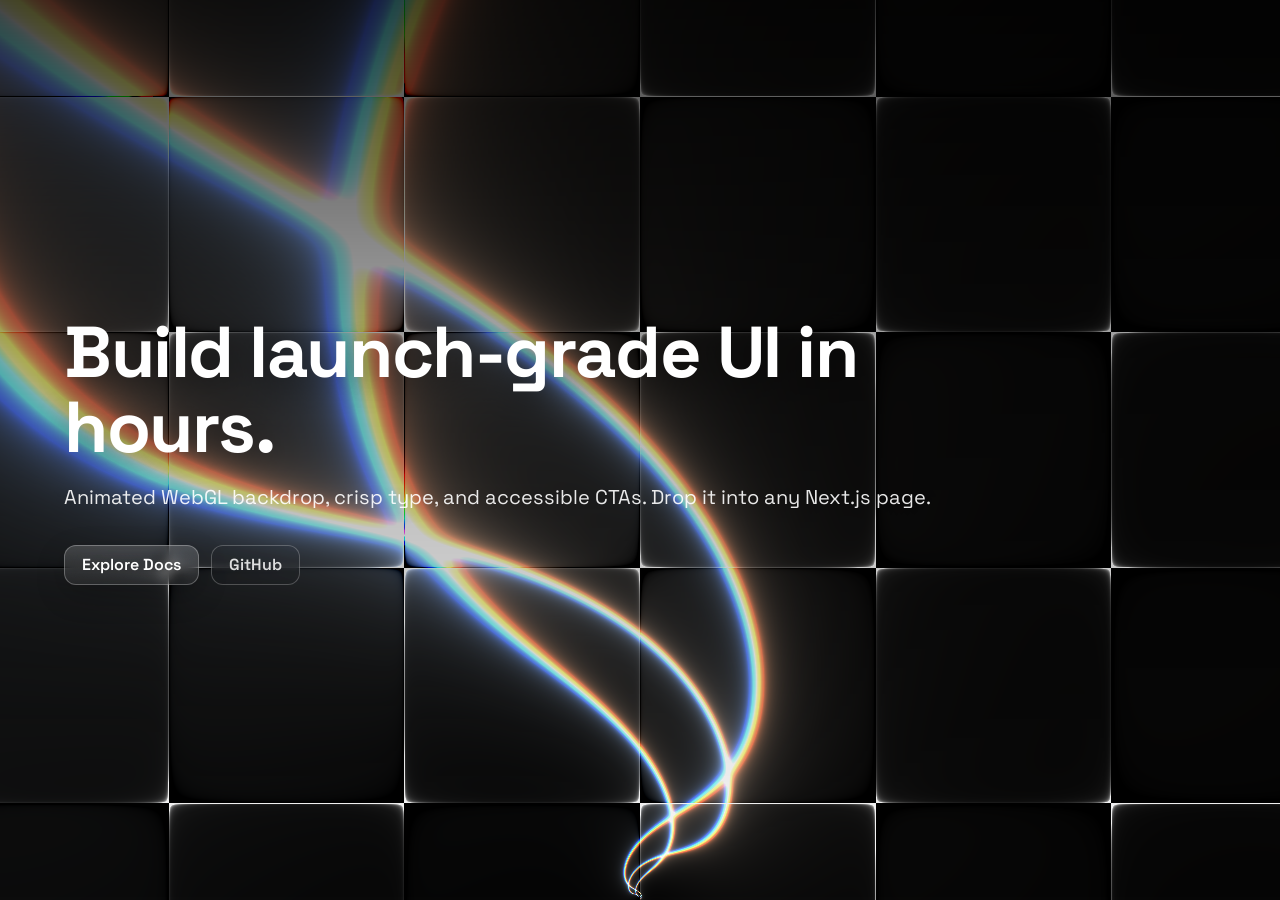
==== demos/aether/index.html @ d551c1d1 "Rebuild portfolio: black-and-white design, motion, 3D and phone slideshows - Black-and-white rebuild" ====
<!doctype html>
<html lang="en">
<head>
<meta charset="utf-8">
<meta name="viewport" content="width=device-width, initial-scale=1">
<title>Aether Hero — WebGL Shader Hero Showcase</title>
<link rel="preconnect" href="https://fonts.googleapis.com">
<link rel="preconnect" href="https://fonts.gstatic.com" crossorigin>
<link href="https://fonts.googleapis.com/css2?family=Space+Grotesk:wght@400;600;700&display=swap" rel="stylesheet">
<style>
  /* ------------------------------------------------------------------
     Aether Hero — vanilla port of the "AetherHero" React/Next component
     (aether-hero.tsx). No build step, no dependencies. Recreates the
     DemoOne configuration 1:1:
       - full-viewport living WebGL2 fragment shader (aurora / rainbow
         light streaks over black), animated by a `time` uniform via RAF
       - DPR capped at 2, ResizeObserver-driven canvas fit
       - readability overlay gradient (top-dark -> transparent)
       - left-aligned Space Grotesk hero: title, subtitle, primary +
         ghost CTAs — identical copy, sizing and button styling.
     The shader GLSL (#version 300 es) is byte-for-byte the original.
     ------------------------------------------------------------------ */
  *{box-sizing:border-box;margin:0;padding:0}
  html,body{height:100%}
  body{background:#000;color:#fff;overflow-x:hidden;
    font-family:'Space Grotesk',ui-sans-serif,system-ui,-apple-system,'Segoe UI',Roboto,'Helvetica Neue',Arial,sans-serif}

  .aether-hero{height:100vh;position:relative;overflow:hidden}

  /* shader canvas (background) */
  .aether-canvas{position:absolute;inset:0;width:100%;height:100%;display:block;
    user-select:none;touch-action:none}

  /* readability overlay */
  .aether-overlay{position:absolute;inset:0;pointer-events:none;
    background:linear-gradient(180deg,#000000bb 0%,#00000055 40%,transparent)}

  /* content layer (align = left) */
  .aether-content{position:relative;z-index:2;height:100%;display:flex;
    align-items:center;justify-content:flex-start;padding:min(6vw,64px);color:#fff}
  .aether-inner{width:100%;max-width:960px;text-align:left}

  .aether-inner h1{margin:0;font-weight:700;line-height:1.04;letter-spacing:-.02em;
    font-size:clamp(2.2rem,6vw,4.5rem);text-shadow:0 6px 36px rgba(0,0,0,.45)}
  .aether-sub{margin-top:1rem;font-size:clamp(1rem,2vw,1.25rem);line-height:1.6;
    opacity:.9;text-shadow:0 4px 24px rgba(0,0,0,.35);max-width:900px}

  .aether-cta{display:inline-flex;gap:12px;margin-top:2rem;flex-wrap:wrap}
  .aether-btn{padding:12px 18px;border-radius:12px;color:#fff;text-decoration:none;
    font-weight:600;font-family:inherit;font-size:1rem;line-height:1;display:inline-flex;
    align-items:center;transition:transform .18s ease, box-shadow .18s ease}
  .aether-btn--primary{
    background:linear-gradient(180deg,rgba(255,255,255,.18),rgba(255,255,255,.06));
    box-shadow:inset 0 0 0 1px rgba(255,255,255,.28),0 10px 30px rgba(0,0,0,.2);
    -webkit-backdrop-filter:blur(6px) saturate(120%);backdrop-filter:blur(6px) saturate(120%)}
  .aether-btn--ghost{background:transparent;opacity:.85;
    box-shadow:inset 0 0 0 1px rgba(255,255,255,.28);
    -webkit-backdrop-filter:blur(2px);backdrop-filter:blur(2px)}
  .aether-btn:hover{transform:translateY(-1px)}
  .aether-btn--primary:hover{box-shadow:inset 0 0 0 1px rgba(255,255,255,.4),0 14px 38px rgba(0,0,0,.28)}
  .aether-btn--ghost:hover{opacity:1}
</style>
</head>
<body>
  <section class="aether-hero" aria-label="Hero">
    <canvas class="aether-canvas" role="img" aria-label="Aurora hero background"></canvas>
    <div class="aether-overlay" aria-hidden="true"></div>
    <div class="aether-content">
      <div class="aether-inner">
        <h1>Build launch-grade UI in hours.</h1>
        <p class="aether-sub">Animated WebGL backdrop, crisp type, and accessible CTAs. Drop it into any Next.js page.</p>
        <div class="aether-cta">
          <a class="aether-btn aether-btn--primary" href="#docs">Explore Docs</a>
          <a class="aether-btn aether-btn--ghost" href="https://github.com/rahil1202">GitHub</a>
        </div>
      </div>
    </div>
  </section>

<script>
(function () {
  // ---- Shaders (byte-for-byte from aether-hero.tsx) ----
  var FRAG = `#version 300 es
precision highp float;
out vec4 O;
uniform float time;
uniform vec2 resolution;
#define FC gl_FragCoord.xy
#define R resolution
#define T time
#define S smoothstep
#define MN min(R.x,R.y)
float pattern(vec2 uv) {
  float d=.0;
  for (float i=.0; i<3.; i++) {
    uv.x+=sin(T*(1.+i)+uv.y*1.5)*.2;
    d+=.005/abs(uv.x);
  }
  return d;
}
vec3 scene(vec2 uv) {
  vec3 col=vec3(0);
  uv=vec2(atan(uv.x,uv.y)*2./6.28318,-log(length(uv))+T);
  for (float i=.0; i<3.; i++) {
    int k=int(mod(i,3.));
    col[k]+=pattern(uv+i*6./MN);
  }
  return col;
}
void main() {
  vec2 uv=(FC-.5*R)/MN;
  vec3 col=vec3(0);
  float s=12., e=9e-4;
  col+=e/(sin(uv.x*s)*cos(uv.y*s));
  uv.y+=R.x>R.y?.5:.5*(R.y/R.x);
  col+=scene(uv);
  O=vec4(col,1.);
}`;

  var VERT = `#version 300 es
precision highp float;
in vec2 position;
void main(){ gl_Position = vec4(position, 0.0, 1.0); }
`;

  var DPR_MAX = 2;
  var CLEAR = [0, 0, 0, 1];

  var canvas = document.querySelector('.aether-canvas');
  var gl = canvas.getContext('webgl2', { alpha: true, antialias: true });
  if (!gl) { return; } // graceful: black hero + overlay + text remain readable

  function compile(src, type) {
    var sh = gl.createShader(type);
    gl.shaderSource(sh, src);
    gl.compileShader(sh);
    if (!gl.getShaderParameter(sh, gl.COMPILE_STATUS)) {
      var info = gl.getShaderInfoLog(sh) || 'Unknown shader error';
      gl.deleteShader(sh);
      throw new Error(info);
    }
    return sh;
  }
  function createProgram(vs, fs) {
    var v = compile(vs, gl.VERTEX_SHADER);
    var f = compile(fs, gl.FRAGMENT_SHADER);
    var prog = gl.createProgram();
    gl.attachShader(prog, v);
    gl.attachShader(prog, f);
    gl.linkProgram(prog);
    gl.deleteShader(v);
    gl.deleteShader(f);
    if (!gl.getProgramParameter(prog, gl.LINK_STATUS)) {
      var info = gl.getProgramInfoLog(prog) || 'Program link error';
      gl.deleteProgram(prog);
      throw new Error(info);
    }
    return prog;
  }

  var prog;
  try { prog = createProgram(VERT, FRAG); }
  catch (e) { console.error(e); return; }

  var verts = new Float32Array([-1, 1, -1, -1, 1, 1, 1, -1]);
  var buf = gl.createBuffer();
  gl.bindBuffer(gl.ARRAY_BUFFER, buf);
  gl.bufferData(gl.ARRAY_BUFFER, verts, gl.STATIC_DRAW);

  gl.useProgram(prog);
  var posLoc = gl.getAttribLocation(prog, 'position');
  gl.enableVertexAttribArray(posLoc);
  gl.vertexAttribPointer(posLoc, 2, gl.FLOAT, false, 0, 0);

  var uniTime = gl.getUniformLocation(prog, 'time');
  var uniRes = gl.getUniformLocation(prog, 'resolution');
  gl.clearColor(CLEAR[0], CLEAR[1], CLEAR[2], CLEAR[3]);

  function fit() {
    var dpr = Math.max(1, Math.min(window.devicePixelRatio || 1, DPR_MAX));
    var rect = canvas.getBoundingClientRect();
    var W = Math.floor(Math.max(1, rect.width) * dpr);
    var H = Math.floor(Math.max(1, rect.height) * dpr);
    if (canvas.width !== W || canvas.height !== H) { canvas.width = W; canvas.height = H; }
    gl.viewport(0, 0, canvas.width, canvas.height);
  }
  fit();
  var ro = new ResizeObserver(fit);
  ro.observe(canvas);
  window.addEventListener('resize', fit);

  function loop(now) {
    gl.clear(gl.COLOR_BUFFER_BIT);
    gl.useProgram(prog);
    gl.bindBuffer(gl.ARRAY_BUFFER, buf);
    if (uniRes) gl.uniform2f(uniRes, canvas.width, canvas.height);
    if (uniTime) gl.uniform1f(uniTime, now * 1e-3);
    gl.drawArrays(gl.TRIANGLE_STRIP, 0, 4);
    requestAnimationFrame(loop);
  }
  requestAnimationFrame(loop);
})();
</script>
</body>
</html>
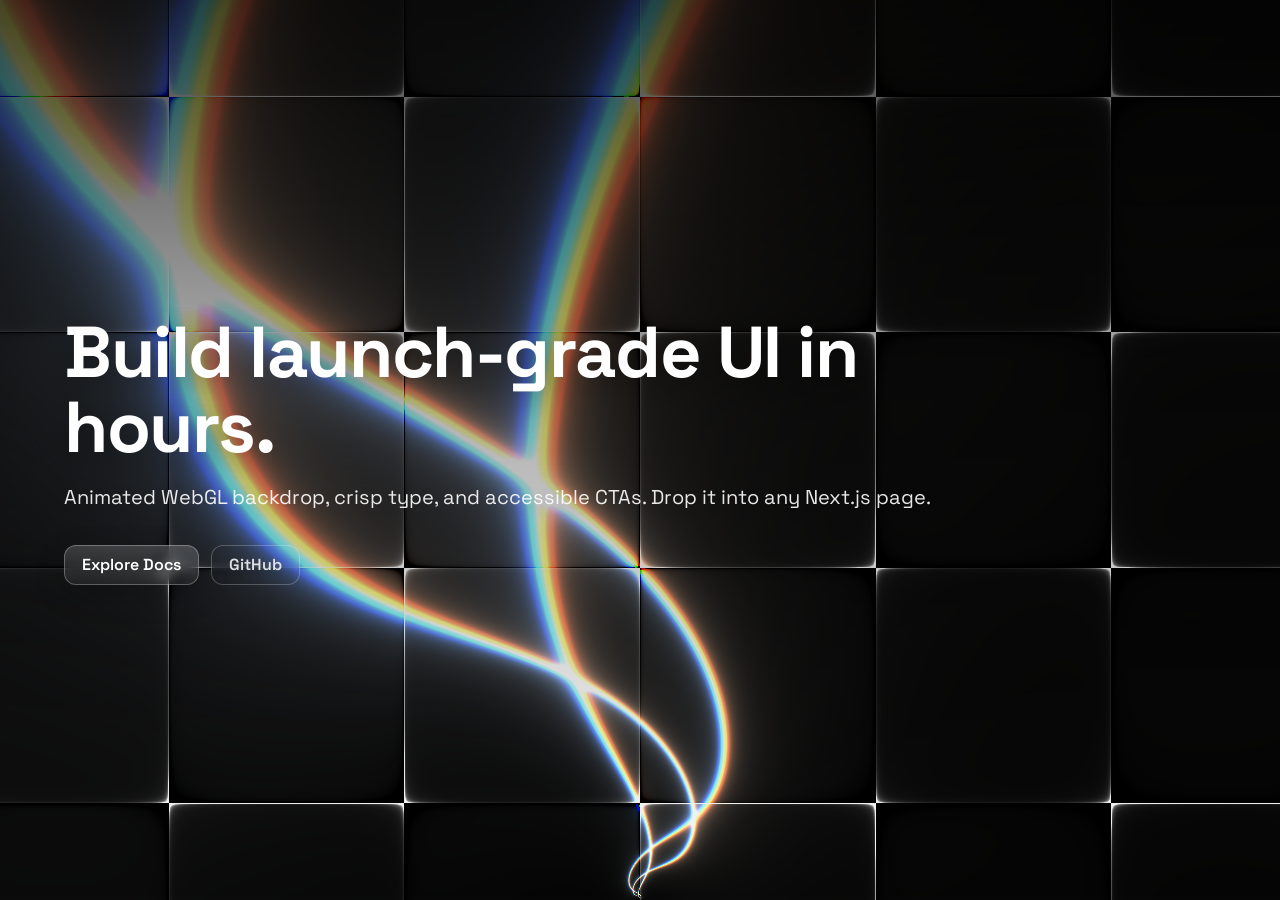
==== commit 2489a816: "Show only Sudipta's name; add View CV next to Download CV - Client and brand names removed: the soci" ====
--- a/demos/aether/index.html
+++ b/demos/aether/index.html
@@ -3,7 +3,7 @@
 <head>
 <meta charset="utf-8">
 <meta name="viewport" content="width=device-width, initial-scale=1">
-<title>Aether Hero — WebGL Shader Hero Showcase</title>
+<title>WebGL Shader Hero — Showcase</title>
 <link rel="preconnect" href="https://fonts.googleapis.com">
 <link rel="preconnect" href="https://fonts.gstatic.com" crossorigin>
 <link href="https://fonts.googleapis.com/css2?family=Space+Grotesk:wght@400;600;700&display=swap" rel="stylesheet">
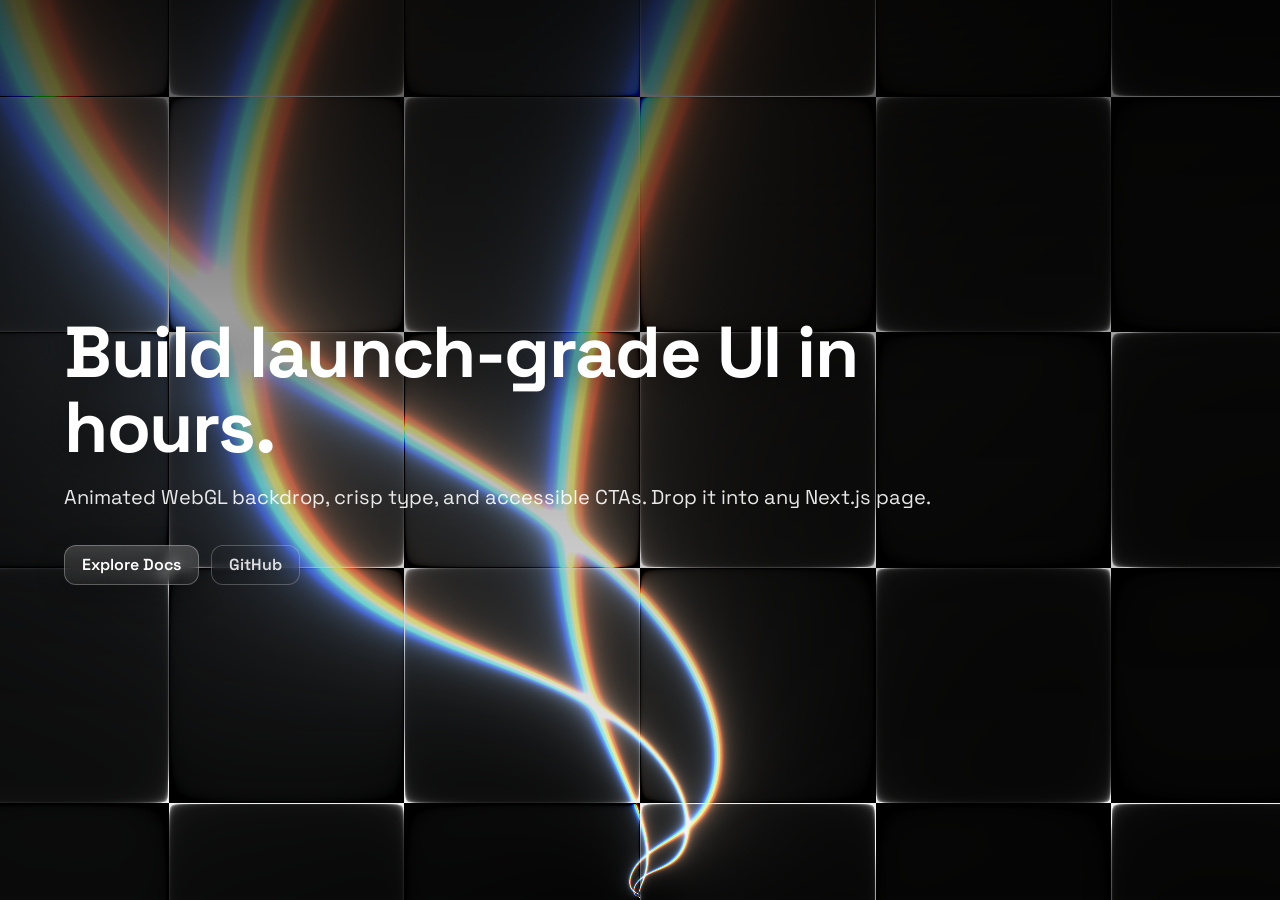
==== commit 2d939872: "Sync portfolio to the final CV and remove AI tells - Content, services, skills, projects and experie" ====
--- a/demos/aether/index.html
+++ b/demos/aether/index.html
@@ -3,13 +3,13 @@
 <head>
 <meta charset="utf-8">
 <meta name="viewport" content="width=device-width, initial-scale=1">
-<title>WebGL Shader Hero — Showcase</title>
+<title>WebGL Shader Hero: Showcase</title>
 <link rel="preconnect" href="https://fonts.googleapis.com">
 <link rel="preconnect" href="https://fonts.gstatic.com" crossorigin>
 <link href="https://fonts.googleapis.com/css2?family=Space+Grotesk:wght@400;600;700&display=swap" rel="stylesheet">
 <style>
   /* ------------------------------------------------------------------
-     Aether Hero — vanilla port of the "AetherHero" React/Next component
+     Aether Hero: vanilla port of the "AetherHero" React/Next component
      (aether-hero.tsx). No build step, no dependencies. Recreates the
      DemoOne configuration 1:1:
        - full-viewport living WebGL2 fragment shader (aurora / rainbow
@@ -17,7 +17,7 @@
        - DPR capped at 2, ResizeObserver-driven canvas fit
        - readability overlay gradient (top-dark -> transparent)
        - left-aligned Space Grotesk hero: title, subtitle, primary +
-         ghost CTAs — identical copy, sizing and button styling.
+         ghost CTAs, identical copy, sizing and button styling.
      The shader GLSL (#version 300 es) is byte-for-byte the original.
      ------------------------------------------------------------------ */
   *{box-sizing:border-box;margin:0;padding:0}
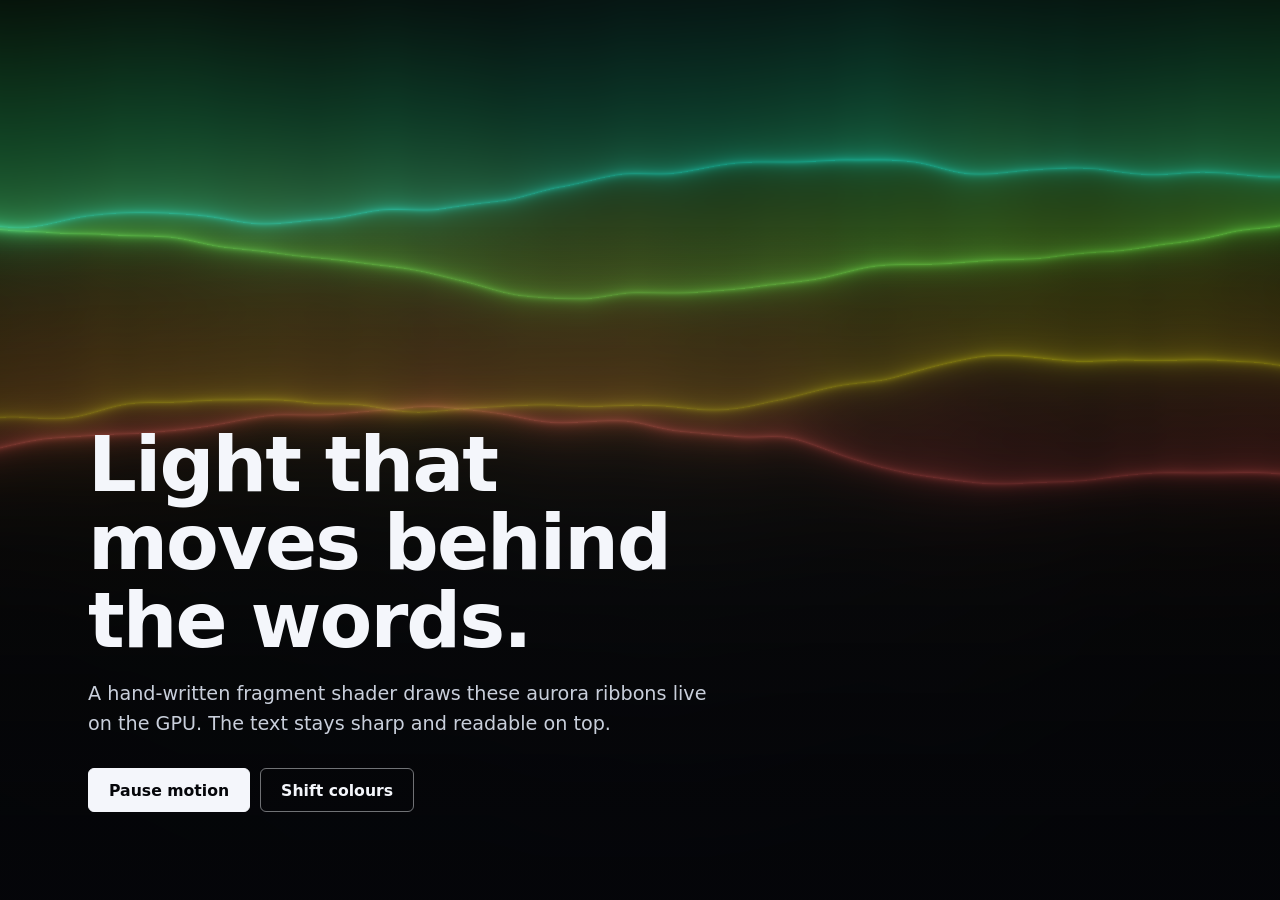
==== commit 5571e9a7: "Remove copyright risks - Rewrote the aether and ripple demos from scratch: the originals were   port" ====
--- a/demos/aether/index.html
+++ b/demos/aether/index.html
@@ -4,201 +4,162 @@
 <meta charset="utf-8">
 <meta name="viewport" content="width=device-width, initial-scale=1">
 <title>WebGL Shader Hero: Showcase</title>
-<link rel="preconnect" href="https://fonts.googleapis.com">
-<link rel="preconnect" href="https://fonts.gstatic.com" crossorigin>
-<link href="https://fonts.googleapis.com/css2?family=Space+Grotesk:wght@400;600;700&display=swap" rel="stylesheet">
 <style>
-  /* ------------------------------------------------------------------
-     Aether Hero: vanilla port of the "AetherHero" React/Next component
-     (aether-hero.tsx). No build step, no dependencies. Recreates the
-     DemoOne configuration 1:1:
-       - full-viewport living WebGL2 fragment shader (aurora / rainbow
-         light streaks over black), animated by a `time` uniform via RAF
-       - DPR capped at 2, ResizeObserver-driven canvas fit
-       - readability overlay gradient (top-dark -> transparent)
-       - left-aligned Space Grotesk hero: title, subtitle, primary +
-         ghost CTAs, identical copy, sizing and button styling.
-     The shader GLSL (#version 300 es) is byte-for-byte the original.
-     ------------------------------------------------------------------ */
+  /* Aurora ribbon hero. Own WebGL 1 fragment shader (value noise + fbm),
+     written for this showcase. No libraries, no build step, no video. */
   *{box-sizing:border-box;margin:0;padding:0}
   html,body{height:100%}
-  body{background:#000;color:#fff;overflow-x:hidden;
-    font-family:'Space Grotesk',ui-sans-serif,system-ui,-apple-system,'Segoe UI',Roboto,'Helvetica Neue',Arial,sans-serif}
+  body{background:#05060a;color:#f4f6fb;overflow-x:hidden;
+    font-family:ui-sans-serif,system-ui,-apple-system,'Segoe UI',Roboto,'Helvetica Neue',Arial,sans-serif}
 
-  .aether-hero{height:100vh;position:relative;overflow:hidden}
+  .hero{position:relative;min-height:100vh;overflow:hidden;display:grid;align-items:end}
+  .hero canvas{position:absolute;inset:0;width:100%;height:100%;display:block}
+  .hero .shade{position:absolute;inset:0;pointer-events:none;
+    background:linear-gradient(0deg,rgba(5,6,10,.92) 0%,rgba(5,6,10,.35) 45%,rgba(5,6,10,0) 75%)}
 
-  /* shader canvas (background) */
-  .aether-canvas{position:absolute;inset:0;width:100%;height:100%;display:block;
-    user-select:none;touch-action:none}
-
-  /* readability overlay */
-  .aether-overlay{position:absolute;inset:0;pointer-events:none;
-    background:linear-gradient(180deg,#000000bb 0%,#00000055 40%,transparent)}
-
-  /* content layer (align = left) */
-  .aether-content{position:relative;z-index:2;height:100%;display:flex;
-    align-items:center;justify-content:flex-start;padding:min(6vw,64px);color:#fff}
-  .aether-inner{width:100%;max-width:960px;text-align:left}
-
-  .aether-inner h1{margin:0;font-weight:700;line-height:1.04;letter-spacing:-.02em;
-    font-size:clamp(2.2rem,6vw,4.5rem);text-shadow:0 6px 36px rgba(0,0,0,.45)}
-  .aether-sub{margin-top:1rem;font-size:clamp(1rem,2vw,1.25rem);line-height:1.6;
-    opacity:.9;text-shadow:0 4px 24px rgba(0,0,0,.35);max-width:900px}
-
-  .aether-cta{display:inline-flex;gap:12px;margin-top:2rem;flex-wrap:wrap}
-  .aether-btn{padding:12px 18px;border-radius:12px;color:#fff;text-decoration:none;
-    font-weight:600;font-family:inherit;font-size:1rem;line-height:1;display:inline-flex;
-    align-items:center;transition:transform .18s ease, box-shadow .18s ease}
-  .aether-btn--primary{
-    background:linear-gradient(180deg,rgba(255,255,255,.18),rgba(255,255,255,.06));
-    box-shadow:inset 0 0 0 1px rgba(255,255,255,.28),0 10px 30px rgba(0,0,0,.2);
-    -webkit-backdrop-filter:blur(6px) saturate(120%);backdrop-filter:blur(6px) saturate(120%)}
-  .aether-btn--ghost{background:transparent;opacity:.85;
-    box-shadow:inset 0 0 0 1px rgba(255,255,255,.28);
-    -webkit-backdrop-filter:blur(2px);backdrop-filter:blur(2px)}
-  .aether-btn:hover{transform:translateY(-1px)}
-  .aether-btn--primary:hover{box-shadow:inset 0 0 0 1px rgba(255,255,255,.4),0 14px 38px rgba(0,0,0,.28)}
-  .aether-btn--ghost:hover{opacity:1}
+  .copy{position:relative;z-index:1;padding:clamp(24px,7vw,88px);max-width:880px}
+  .copy h1{font-weight:700;font-size:clamp(2rem,6.4vw,4.8rem);line-height:1.02;letter-spacing:-.025em}
+  .copy p{margin-top:18px;font-size:clamp(1rem,1.9vw,1.2rem);line-height:1.6;color:#c9cfdb;max-width:620px}
+  .row{display:flex;gap:10px;flex-wrap:wrap;margin-top:28px}
+  .row button{font:inherit;font-weight:600;font-size:.98rem;min-height:44px;padding:0 20px;border-radius:6px;
+    cursor:pointer;color:#05060a;background:#f4f6fb;border:1px solid #f4f6fb}
+  .row button.alt{color:#f4f6fb;background:transparent;border-color:rgba(244,246,251,.45)}
+  .row button:hover{filter:brightness(.92)}
+  .row button:focus-visible{outline:2px solid #9fd8ff;outline-offset:3px}
 </style>
 </head>
 <body>
-  <section class="aether-hero" aria-label="Hero">
-    <canvas class="aether-canvas" role="img" aria-label="Aurora hero background"></canvas>
-    <div class="aether-overlay" aria-hidden="true"></div>
-    <div class="aether-content">
-      <div class="aether-inner">
-        <h1>Build launch-grade UI in hours.</h1>
-        <p class="aether-sub">Animated WebGL backdrop, crisp type, and accessible CTAs. Drop it into any Next.js page.</p>
-        <div class="aether-cta">
-          <a class="aether-btn aether-btn--primary" href="#docs">Explore Docs</a>
-          <a class="aether-btn aether-btn--ghost" href="https://github.com/rahil1202">GitHub</a>
-        </div>
+  <section class="hero" aria-label="Hero">
+    <canvas id="sky" role="img" aria-label="Animated aurora ribbons"></canvas>
+    <div class="shade" aria-hidden="true"></div>
+    <div class="copy">
+      <h1>Light that moves behind the words.</h1>
+      <p>A hand-written fragment shader draws these aurora ribbons live on the GPU. The text stays sharp and readable on top.</p>
+      <div class="row">
+        <button type="button" id="pause" aria-pressed="false">Pause motion</button>
+        <button type="button" id="shift" class="alt">Shift colours</button>
       </div>
     </div>
   </section>
 
 <script>
 (function () {
-  // ---- Shaders (byte-for-byte from aether-hero.tsx) ----
-  var FRAG = `#version 300 es
-precision highp float;
-out vec4 O;
-uniform float time;
-uniform vec2 resolution;
-#define FC gl_FragCoord.xy
-#define R resolution
-#define T time
-#define S smoothstep
-#define MN min(R.x,R.y)
-float pattern(vec2 uv) {
-  float d=.0;
-  for (float i=.0; i<3.; i++) {
-    uv.x+=sin(T*(1.+i)+uv.y*1.5)*.2;
-    d+=.005/abs(uv.x);
+  var FRAG = [
+    'precision mediump float;',
+    'uniform float uT;',
+    'uniform vec2 uRes;',
+    'uniform float uHue;',
+    'float hash(vec2 p){ return fract(sin(dot(p, vec2(127.1, 311.7))) * 43758.5453); }',
+    'float noise(vec2 p){',
+    '  vec2 i = floor(p); vec2 f = fract(p);',
+    '  f = f * f * (3.0 - 2.0 * f);',
+    '  float a = hash(i), b = hash(i + vec2(1.0, 0.0));',
+    '  float c = hash(i + vec2(0.0, 1.0)), d = hash(i + vec2(1.0, 1.0));',
+    '  return mix(mix(a, b, f.x), mix(c, d, f.x), f.y);',
+    '}',
+    'float fbm(vec2 p){',
+    '  float v = 0.0; float amp = 0.5;',
+    '  for (int i = 0; i < 5; i++) { v += amp * noise(p); p = p * 2.03 + vec2(1.7, 9.2); amp *= 0.5; }',
+    '  return v;',
+    '}',
+    'void main(){',
+    '  vec2 p = (gl_FragCoord.xy - 0.5 * uRes) / uRes.y;',
+    '  vec3 col = vec3(0.0);',
+    '  for (int i = 0; i < 4; i++) {',
+    '    float fi = float(i);',
+    '    float y = 0.34 - 0.13 * fi + 0.32 * (fbm(vec2(p.x * 0.9 + fi * 3.1, uT * 0.07 + fi * 1.3)) - 0.5);',
+    '    float d = abs(p.y - y);',
+    '    float core = 0.006 / (d + 0.004);',
+    '    float up = p.y - y;',
+    '    float veil = (1.0 - smoothstep(0.0, 0.35, up)) * step(0.0, up) * 0.3;',
+    '    float flick = 0.45 + 0.55 * fbm(vec2(p.x * 4.0 - uT * 0.25, fi * 7.0 + uT * 0.05));',
+    '    vec3 tint = 0.5 + 0.5 * cos(6.28318 * (uHue + fi * 0.16 + vec3(0.0, 0.33, 0.67)));',
+    '    col += tint * (core + veil) * flick;',
+    '  }',
+    '  col += vec3(0.02, 0.025, 0.05) * (1.0 - length(p));',
+    '  col = 1.0 - exp(-col * 0.75);',
+    '  gl_FragColor = vec4(col, 1.0);',
+    '}'
+  ].join('\n');
+
+  var VERT = 'attribute vec2 aPos; void main(){ gl_Position = vec4(aPos, 0.0, 1.0); }';
+
+  var canvas = document.getElementById('sky');
+  var pauseBtn = document.getElementById('pause');
+  var shiftBtn = document.getElementById('shift');
+  var gl = canvas.getContext('webgl', { antialias: false, alpha: false }) ||
+           canvas.getContext('experimental-webgl');
+  if (!gl) { pauseBtn.disabled = true; shiftBtn.disabled = true; return; } // text stays on the dark background
+
+  function shader(type, src) {
+    var s = gl.createShader(type);
+    gl.shaderSource(s, src);
+    gl.compileShader(s);
+    return gl.getShaderParameter(s, gl.COMPILE_STATUS) ? s : null;
   }
-  return d;
-}
-vec3 scene(vec2 uv) {
-  vec3 col=vec3(0);
-  uv=vec2(atan(uv.x,uv.y)*2./6.28318,-log(length(uv))+T);
-  for (float i=.0; i<3.; i++) {
-    int k=int(mod(i,3.));
-    col[k]+=pattern(uv+i*6./MN);
-  }
-  return col;
-}
-void main() {
-  vec2 uv=(FC-.5*R)/MN;
-  vec3 col=vec3(0);
-  float s=12., e=9e-4;
-  col+=e/(sin(uv.x*s)*cos(uv.y*s));
-  uv.y+=R.x>R.y?.5:.5*(R.y/R.x);
-  col+=scene(uv);
-  O=vec4(col,1.);
-}`;
+  var vs = shader(gl.VERTEX_SHADER, VERT);
+  var fs = shader(gl.FRAGMENT_SHADER, FRAG);
+  if (!vs || !fs) return;
+  var prog = gl.createProgram();
+  gl.attachShader(prog, vs);
+  gl.attachShader(prog, fs);
+  gl.linkProgram(prog);
+  if (!gl.getProgramParameter(prog, gl.LINK_STATUS)) return;
+  gl.useProgram(prog);
 
-  var VERT = `#version 300 es
-precision highp float;
-in vec2 position;
-void main(){ gl_Position = vec4(position, 0.0, 1.0); }
-`;
+  var buf = gl.createBuffer();
+  gl.bindBuffer(gl.ARRAY_BUFFER, buf);
+  gl.bufferData(gl.ARRAY_BUFFER, new Float32Array([-1, -1, 3, -1, -1, 3]), gl.STATIC_DRAW);
+  var aPos = gl.getAttribLocation(prog, 'aPos');
+  gl.enableVertexAttribArray(aPos);
+  gl.vertexAttribPointer(aPos, 2, gl.FLOAT, false, 0, 0);
+  var uT = gl.getUniformLocation(prog, 'uT');
+  var uRes = gl.getUniformLocation(prog, 'uRes');
+  var uHue = gl.getUniformLocation(prog, 'uHue');
 
-  var DPR_MAX = 2;
-  var CLEAR = [0, 0, 0, 1];
-
-  var canvas = document.querySelector('.aether-canvas');
-  var gl = canvas.getContext('webgl2', { alpha: true, antialias: true });
-  if (!gl) { return; } // graceful: black hero + overlay + text remain readable
-
-  function compile(src, type) {
-    var sh = gl.createShader(type);
-    gl.shaderSource(sh, src);
-    gl.compileShader(sh);
-    if (!gl.getShaderParameter(sh, gl.COMPILE_STATUS)) {
-      var info = gl.getShaderInfoLog(sh) || 'Unknown shader error';
-      gl.deleteShader(sh);
-      throw new Error(info);
-    }
-    return sh;
-  }
-  function createProgram(vs, fs) {
-    var v = compile(vs, gl.VERTEX_SHADER);
-    var f = compile(fs, gl.FRAGMENT_SHADER);
-    var prog = gl.createProgram();
-    gl.attachShader(prog, v);
-    gl.attachShader(prog, f);
-    gl.linkProgram(prog);
-    gl.deleteShader(v);
-    gl.deleteShader(f);
-    if (!gl.getProgramParameter(prog, gl.LINK_STATUS)) {
-      var info = gl.getProgramInfoLog(prog) || 'Program link error';
-      gl.deleteProgram(prog);
-      throw new Error(info);
-    }
-    return prog;
+  var scale = Math.min(window.devicePixelRatio || 1, 1.5);
+  function size() {
+    var w = Math.max(1, Math.round(canvas.clientWidth * scale));
+    var h = Math.max(1, Math.round(canvas.clientHeight * scale));
+    if (canvas.width !== w || canvas.height !== h) { canvas.width = w; canvas.height = h; }
+    gl.viewport(0, 0, w, h);
   }
 
-  var prog;
-  try { prog = createProgram(VERT, FRAG); }
-  catch (e) { console.error(e); return; }
+  var reduce = window.matchMedia && window.matchMedia('(prefers-reduced-motion: reduce)').matches;
+  var running = !reduce;
+  var clock = 12.0, last = 0, hue = 0.52, raf = 0;
 
-  var verts = new Float32Array([-1, 1, -1, -1, 1, 1, 1, -1]);
-  var buf = gl.createBuffer();
-  gl.bindBuffer(gl.ARRAY_BUFFER, buf);
-  gl.bufferData(gl.ARRAY_BUFFER, verts, gl.STATIC_DRAW);
+  function draw() {
+    size();
+    gl.uniform1f(uT, clock);
+    gl.uniform2f(uRes, canvas.width, canvas.height);
+    gl.uniform1f(uHue, hue);
+    gl.drawArrays(gl.TRIANGLES, 0, 3);
+  }
+  function frame(now) {
+    if (last) clock += Math.min(0.05, (now - last) / 1000);
+    last = now;
+    draw();
+    raf = running ? requestAnimationFrame(frame) : 0;
+  }
+  function setRunning(on) {
+    running = on;
+    pauseBtn.textContent = on ? 'Pause motion' : 'Play motion';
+    pauseBtn.setAttribute('aria-pressed', on ? 'false' : 'true');
+    last = 0;
+    if (on && !raf) raf = requestAnimationFrame(frame);
+  }
 
-  gl.useProgram(prog);
-  var posLoc = gl.getAttribLocation(prog, 'position');
-  gl.enableVertexAttribArray(posLoc);
-  gl.vertexAttribPointer(posLoc, 2, gl.FLOAT, false, 0, 0);
+  pauseBtn.addEventListener('click', function () { setRunning(!running); });
+  shiftBtn.addEventListener('click', function () { hue = (hue + 0.23) % 1; if (!running) draw(); });
+  window.addEventListener('resize', function () { if (!running) draw(); });
+  document.addEventListener('visibilitychange', function () {
+    if (document.hidden && raf) { cancelAnimationFrame(raf); raf = 0; }
+    else if (!document.hidden && running && !raf) { last = 0; raf = requestAnimationFrame(frame); }
+  });
 
-  var uniTime = gl.getUniformLocation(prog, 'time');
-  var uniRes = gl.getUniformLocation(prog, 'resolution');
-  gl.clearColor(CLEAR[0], CLEAR[1], CLEAR[2], CLEAR[3]);
-
-  function fit() {
-    var dpr = Math.max(1, Math.min(window.devicePixelRatio || 1, DPR_MAX));
-    var rect = canvas.getBoundingClientRect();
-    var W = Math.floor(Math.max(1, rect.width) * dpr);
-    var H = Math.floor(Math.max(1, rect.height) * dpr);
-    if (canvas.width !== W || canvas.height !== H) { canvas.width = W; canvas.height = H; }
-    gl.viewport(0, 0, canvas.width, canvas.height);
-  }
-  fit();
-  var ro = new ResizeObserver(fit);
-  ro.observe(canvas);
-  window.addEventListener('resize', fit);
-
-  function loop(now) {
-    gl.clear(gl.COLOR_BUFFER_BIT);
-    gl.useProgram(prog);
-    gl.bindBuffer(gl.ARRAY_BUFFER, buf);
-    if (uniRes) gl.uniform2f(uniRes, canvas.width, canvas.height);
-    if (uniTime) gl.uniform1f(uniTime, now * 1e-3);
-    gl.drawArrays(gl.TRIANGLE_STRIP, 0, 4);
-    requestAnimationFrame(loop);
-  }
-  requestAnimationFrame(loop);
+  setRunning(running);
+  if (!running) draw();
 })();
 </script>
 </body>
